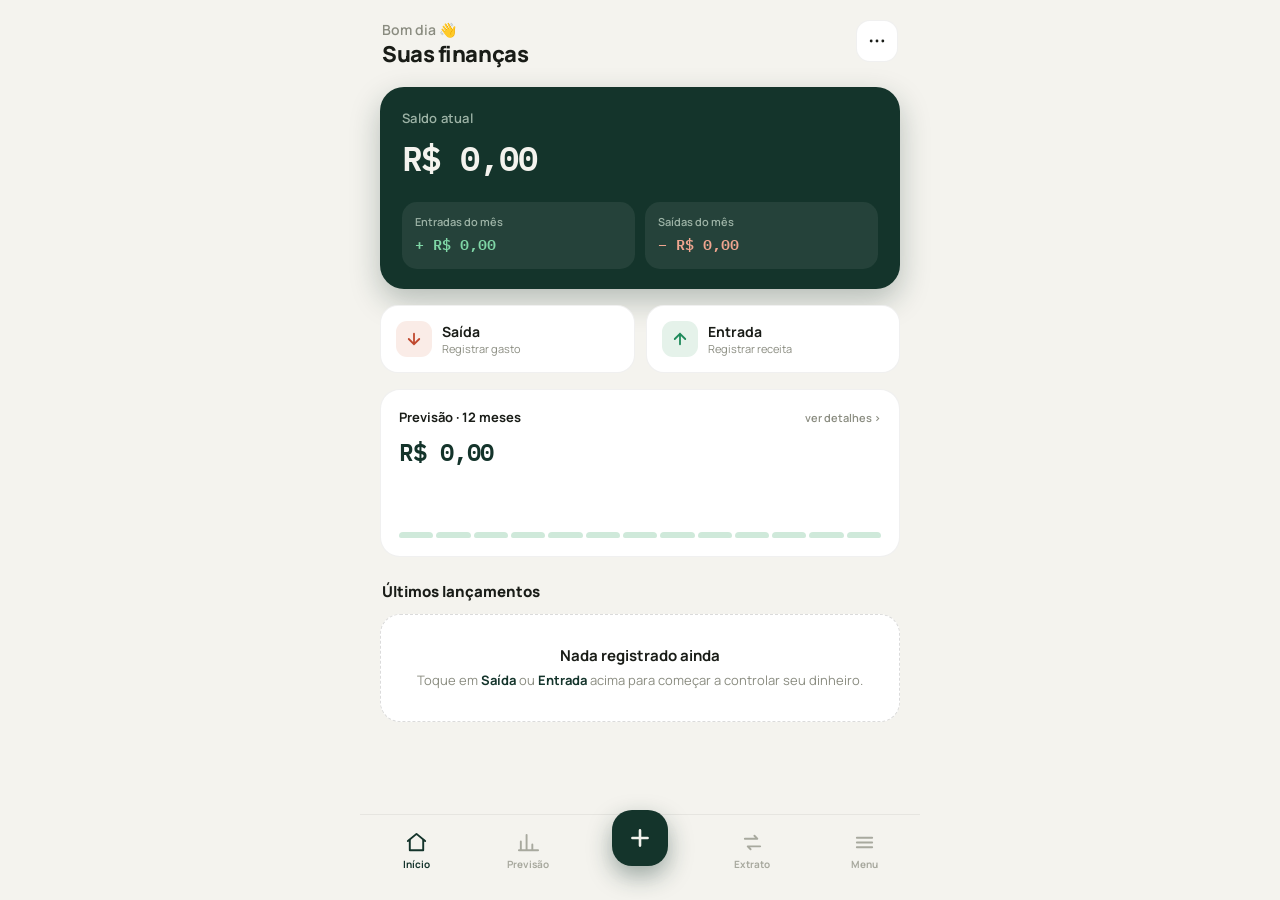
==== index.html @ 690e0cb6 "Barra de baixo de volta, com um botao Menu que abre a sidebar Navegacao passa a ter os dois caminhos" ====
<!DOCTYPE html>
<html lang="pt-BR">
<head>
<meta charset="utf-8">
<meta name="viewport" content="width=device-width, initial-scale=1, viewport-fit=cover, maximum-scale=1">
<meta name="theme-color" content="#f4f3ee">
<meta name="description" content="Controle de finanças pessoais: saldo, gastos, parcelas, metas, importação de extrato e previsão de 12 meses.">

<title>Minhas Finanças</title>

<link rel="manifest" href="./manifest.webmanifest">
<link rel="apple-touch-icon" href="./icons/icon-192.png">
<meta name="apple-mobile-web-app-capable" content="yes">
<meta name="apple-mobile-web-app-status-bar-style" content="default">
<meta name="apple-mobile-web-app-title" content="Finanças">
<meta name="mobile-web-app-capable" content="yes">

<link rel="preconnect" href="https://fonts.googleapis.com">
<link rel="preconnect" href="https://fonts.gstatic.com" crossorigin>
<link href="https://fonts.googleapis.com/css2?family=Manrope:wght@400;500;600;700;800&family=IBM+Plex+Mono:wght@400;500;600&display=swap" rel="stylesheet">
<link rel="stylesheet" href="./css/style.css">
</head>
<body>

<!-- Conteúdo da tela atual, montado por js/screens.js -->
<main id="view" class="view"></main>

<!-- Barra de navegação fixa -->
<nav class="tabbar">
  <button class="tab" data-nav="dash" type="button">
    <svg viewBox="0 0 24 24" fill="none" stroke="currentColor" stroke-width="2" stroke-linecap="round" stroke-linejoin="round"><path d="M3 10.5 12 3l9 7.5"/><path d="M5 9.5V20h14V9.5"/></svg>
    <span>Início</span>
  </button>
  <button class="tab" data-nav="proj" type="button">
    <svg viewBox="0 0 24 24" fill="none" stroke="currentColor" stroke-width="2" stroke-linecap="round"><path d="M4 20V11M10 20V4M16 20v-6M22 20H2"/></svg>
    <span>Previsão</span>
  </button>
  <div class="tab-fab-slot">
    <button class="fab" data-action="add-out" type="button" aria-label="Novo lançamento">
      <svg viewBox="0 0 24 24" fill="none" stroke="currentColor" stroke-width="2.4" stroke-linecap="round"><path d="M12 5v14M5 12h14"/></svg>
    </button>
  </div>
  <button class="tab" data-nav="movimentacoes" type="button">
    <span class="tab-ico">
      <svg viewBox="0 0 24 24" fill="none" stroke="currentColor" stroke-width="2" stroke-linecap="round" stroke-linejoin="round"><path d="M4 8h13l-3-3M20 16H7l3 3"/></svg>
      <em class="tab-badge" id="tab-badge" hidden></em>
    </span>
    <!-- "Movimentações" não cabe em 1/5 da tela de um celular sem ser
         cortado; o menu lateral usa o nome inteiro. -->
    <span>Extrato</span>
  </button>
  <button class="tab" data-action="abrir-menu" type="button">
    <svg viewBox="0 0 24 24" fill="none" stroke="currentColor" stroke-width="2" stroke-linecap="round"><path d="M4 7h16M4 12h16M4 17h16"/></svg>
    <span>Menu</span>
  </button>
</nav>

<!-- Aviso flutuante -->
<div id="toast" class="toast" hidden></div>

<!-- Menu lateral -->
<div id="overlay" class="drawer-overlay" hidden></div>

<aside id="drawer" class="drawer" hidden aria-label="Menu">
  <div class="drawer-head">
    <div class="drawer-brand">Minhas Finanças</div>
    <div class="drawer-saldo mono" id="drawer-saldo">R$ 0,00</div>
  </div>

  <nav class="drawer-nav">
    <button class="drawer-item" data-nav="dash" type="button">
      <svg viewBox="0 0 24 24" fill="none" stroke="currentColor" stroke-width="2" stroke-linecap="round" stroke-linejoin="round"><path d="M3 10.5 12 3l9 7.5"/><path d="M5 9.5V20h14V9.5"/></svg>
      <span>Início</span>
    </button>
    <button class="drawer-item" data-nav="movimentacoes" type="button">
      <svg viewBox="0 0 24 24" fill="none" stroke="currentColor" stroke-width="2" stroke-linecap="round" stroke-linejoin="round"><path d="M4 8h13l-3-3M20 16H7l3 3"/></svg>
      <span>Movimentações</span>
      <em class="drawer-badge" id="drawer-badge" hidden></em>
    </button>
    <button class="drawer-item" data-nav="proj" type="button">
      <svg viewBox="0 0 24 24" fill="none" stroke="currentColor" stroke-width="2" stroke-linecap="round"><path d="M4 20V11M10 20V4M16 20v-6M22 20H2"/></svg>
      <span>Previsão</span>
    </button>
    <button class="drawer-item" data-nav="hist" type="button">
      <svg viewBox="0 0 24 24" fill="none" stroke="currentColor" stroke-width="2" stroke-linecap="round"><path d="M4 6h16M4 12h16M4 18h10"/></svg>
      <span>Histórico</span>
    </button>
    <button class="drawer-item" data-nav="categorias" type="button">
      <svg viewBox="0 0 24 24" fill="none" stroke="currentColor" stroke-width="2"><circle cx="12" cy="12" r="8.5"/><path d="M12 3.5v8.5l6 3" stroke-linecap="round"/></svg>
      <span>Categorias</span>
    </button>
    <button class="drawer-item" data-nav="metas" type="button">
      <svg viewBox="0 0 24 24" fill="none" stroke="currentColor" stroke-width="2"><circle cx="12" cy="12" r="8.5"/><circle cx="12" cy="12" r="3.5"/></svg>
      <span>Metas</span>
    </button>
    <button class="drawer-item" data-nav="parcelas" type="button">
      <svg viewBox="0 0 24 24" fill="none" stroke="currentColor" stroke-width="2" stroke-linejoin="round"><path d="M12 3 3 8l9 5 9-5-9-5Z"/><path d="M3 13l9 5 9-5" stroke-linecap="round"/></svg>
      <span>Parcelas</span>
    </button>

    <div class="drawer-sep"></div>

    <button class="drawer-item" data-nav="importar" type="button">
      <svg viewBox="0 0 24 24" fill="none" stroke="currentColor" stroke-width="2" stroke-linecap="round" stroke-linejoin="round"><path d="M12 3v12M7 10l5 5 5-5"/><path d="M4 20h16"/></svg>
      <span>Importar extrato</span>
    </button>
    <button class="drawer-item" data-action="exportar" type="button">
      <svg viewBox="0 0 24 24" fill="none" stroke="currentColor" stroke-width="2" stroke-linecap="round" stroke-linejoin="round"><path d="M12 15V3M7 8l5-5 5 5"/><path d="M4 20h16"/></svg>
      <span>Exportar backup</span>
    </button>
    <button class="drawer-item" data-action="importar-backup" type="button">
      <svg viewBox="0 0 24 24" fill="none" stroke="currentColor" stroke-width="2" stroke-linecap="round" stroke-linejoin="round"><path d="M20 12a8 8 0 1 1-2.3-5.6"/><path d="M20 3v5h-5"/></svg>
      <span>Restaurar backup</span>
    </button>
    <button class="drawer-item danger" data-action="clear-all" type="button">
      <svg viewBox="0 0 24 24" fill="none" stroke="currentColor" stroke-width="2" stroke-linecap="round"><path d="M5 7h14M10 11v6M14 11v6M6 7l1 13h10l1-13M9 7V4h6v3"/></svg>
      <span>Apagar todos os dados</span>
    </button>
  </nav>

  <div class="drawer-foot">Seus dados ficam salvos só neste aparelho.</div>
</aside>

<script src="./js/store.js"></script>
<script src="./js/calc.js"></script>
<script src="./js/importar.js"></script>
<script src="./js/screens.js"></script>
<script src="./js/app.js"></script>
</body>
</html>
---- css/style.css ----
/* =========================================================
   Minhas Finanças — folha de estilo única
   Paleta e tipografia vindas do design original.
   ========================================================= */

:root {
  --bg:        #f4f3ee;
  --surface:   #ffffff;
  --ink:       #191c17;
  --ink-soft:  #74766d;
  --muted:     #8a8c80;
  --faint:     #b4b6ab;
  --line:      rgba(0, 0, 0, .06);
  --line-2:    rgba(0, 0, 0, .10);
  --track:     #eceae3;

  --deep:      #14342b;  /* verde escuro dos cartões e botões */
  --green:     #1f8a5b;
  --red:       #c0492f;
  --on-deep:   #f4f3ee;
  --on-deep-2: #9db3a6;

  --tab-h:     86px;

  --safe-top:    env(safe-area-inset-top, 0px);
  --safe-bottom: env(safe-area-inset-bottom, 0px);
}

* { box-sizing: border-box; }

html, body {
  height: 100%;
}

body {
  margin: 0;
  background: var(--bg);
  color: var(--ink);
  font-family: 'Manrope', system-ui, -apple-system, sans-serif;
  -webkit-font-smoothing: antialiased;
  -webkit-tap-highlight-color: transparent;
  overscroll-behavior-y: none;
}

button {
  font: inherit;
  color: inherit;
  border: none;
  background: none;
  padding: 0;
  cursor: pointer;
  text-align: left;
}

input, select, textarea {
  font-family: inherit;
}

svg { display: block; }

/* Números tabulares — alinham em colunas */
.mono {
  font-family: 'IBM Plex Mono', ui-monospace, monospace;
  font-feature-settings: "tnum";
}

/* ---------------------------------------------------------
   Área rolável principal
   --------------------------------------------------------- */

.view {
  min-height: 100%;
  padding:
    calc(var(--safe-top) + 12px)
    20px
    calc(var(--tab-h) + var(--safe-bottom) + 24px);
  max-width: 560px;   /* em telas largas o app não estica feio */
  margin: 0 auto;
}

@keyframes screen-in {
  from { opacity: 0; transform: translateY(8px); }
  to   { opacity: 1; transform: none; }
}

.screen { animation: screen-in .28s ease; }

/* ---------------------------------------------------------
   Cabeçalhos de tela
   --------------------------------------------------------- */

.head {
  display: flex;
  justify-content: space-between;
  align-items: flex-start;
  padding: 8px 2px 18px;
}

.head-eyebrow { font-size: 14px; color: var(--muted); font-weight: 600; }

.head-title {
  font-size: 22px;
  font-weight: 800;
  letter-spacing: -.02em;
}

.head-title.sm { font-size: 20px; }

.head-sub { font-size: 13px; color: var(--muted); margin-top: 2px; }

/* Botão redondo do canto (menu / fechar) */
.icon-btn {
  width: 42px;
  height: 42px;
  border-radius: 14px;
  background: var(--surface);
  border: 1px solid var(--line);
  display: flex;
  align-items: center;
  justify-content: center;
  flex: none;
  color: var(--ink);
}

.icon-btn.close {
  width: 38px;
  height: 38px;
  border-radius: 12px;
  font-size: 16px;
  color: var(--ink-soft);
}

/* ---------------------------------------------------------
   Cartão de saldo
   --------------------------------------------------------- */

.balance-card {
  background: var(--deep);
  border-radius: 24px;
  padding: 22px 22px 20px;
  color: #e9ede3;
  box-shadow: 0 12px 30px rgba(20, 52, 43, .28);
}

.balance-label {
  font-size: 13px;
  color: var(--on-deep-2);
  font-weight: 600;
  letter-spacing: .02em;
}

.balance-value {
  font-size: 34px;
  font-weight: 600;
  letter-spacing: -.02em;
  margin-top: 4px;
  color: var(--on-deep);
}

.balance-value.negative { color: #f0a58f; }

.balance-split { display: flex; gap: 10px; margin-top: 18px; }

.balance-split > div {
  flex: 1;
  background: rgba(255, 255, 255, .07);
  border-radius: 15px;
  padding: 12px 13px;
}

.balance-split .k { font-size: 11px; color: var(--on-deep-2); font-weight: 600; }
.balance-split .v { font-size: 15px; font-weight: 600; margin-top: 3px; }
.balance-split .v.in  { color: #7fd6a6; }
.balance-split .v.out { color: #f0a58f; }

/* ---------------------------------------------------------
   Cartão branco genérico
   --------------------------------------------------------- */

.card {
  background: var(--surface);
  border: 1px solid var(--line);
  border-radius: 18px;
  padding: 16px;
}

.card.lg { border-radius: 20px; padding: 18px; }

.card.tap { cursor: pointer; display: block; width: 100%; }

.card.dashed {
  border: 1px dashed rgba(0, 0, 0, .14);
  border-radius: 20px;
  padding: 30px 22px;
  text-align: center;
}

.stack { display: flex; flex-direction: column; gap: 10px; }
.stack.tight { gap: 8px; }
.stack.loose { gap: 12px; }

.section-title {
  font-size: 15px;
  font-weight: 800;
  margin: 24px 2px 12px;
}

.section-bar {
  display: flex;
  justify-content: space-between;
  align-items: center;
  margin: 24px 2px 12px;
}

.section-bar .link {
  font-size: 12px;
  color: var(--deep);
  font-weight: 700;
}

.empty-title { font-size: 15px; font-weight: 700; }
.empty-text  { font-size: 13px; color: var(--muted); margin-top: 5px; line-height: 1.5; }
.empty-text b { color: var(--deep); }

/* ---------------------------------------------------------
   Atalhos Saída / Entrada
   --------------------------------------------------------- */

.quick { display: flex; gap: 11px; margin-top: 16px; }

.quick button {
  flex: 1;
  background: var(--surface);
  border: 1px solid var(--line);
  border-radius: 18px;
  padding: 15px;
  display: flex;
  align-items: center;
  gap: 10px;
}

.quick .bubble {
  width: 36px;
  height: 36px;
  border-radius: 11px;
  display: flex;
  align-items: center;
  justify-content: center;
  flex: none;
}

.quick .bubble.out { background: #faece7; color: var(--red); }
.quick .bubble.in  { background: #e5f2ea; color: var(--green); }
.quick .bubble svg { width: 18px; height: 18px; }

.quick .t { font-size: 14px; font-weight: 700; }
.quick .s { font-size: 11px; color: var(--muted); }

/* ---------------------------------------------------------
   Linha de lançamento / lista
   --------------------------------------------------------- */

.row {
  background: var(--surface);
  border: 1px solid rgba(0, 0, 0, .05);
  border-radius: 16px;
  padding: 13px 15px;
  display: flex;
  align-items: center;
  gap: 12px;
}

/* Quadradinho colorido com o ponto da categoria (usado em várias telas) */
.avatar {
  width: 38px;
  height: 38px;
  border-radius: 12px;
  display: flex;
  align-items: center;
  justify-content: center;
  flex: none;
}

.avatar i {
  width: 11px;
  height: 11px;
  border-radius: 50%;
  display: block;
}

.row .body { flex: 1; min-width: 0; }

.row .title {
  font-size: 14px;
  font-weight: 700;
  white-space: nowrap;
  overflow: hidden;
  text-overflow: ellipsis;
}

.row .meta { font-size: 11px; color: var(--muted); margin-top: 1px; }

.row .amount { font-size: 14px; font-weight: 600; white-space: nowrap; }

.amount.in  { color: var(--green); }
.amount.out { color: var(--red); }

.del {
  font-size: 13px;
  color: #c9ccc0;
  padding: 4px 2px 4px 8px;
  flex: none;
}

/* Agrupamento por mês no histórico */
.group-head {
  display: flex;
  justify-content: space-between;
  align-items: baseline;
  margin: 18px 4px 10px;
}

.group-head .l { font-size: 13px; font-weight: 700; }
.group-head .v { font-size: 13px; font-weight: 600; }

/* ---------------------------------------------------------
   Barra de progresso
   --------------------------------------------------------- */

.bar {
  height: 8px;
  background: var(--track);
  border-radius: 6px;
  margin-top: 9px;
  overflow: hidden;
}

.bar.thin { height: 6px; margin-top: 9px; }
.bar.thick { height: 10px; margin-top: 13px; }

.bar > i {
  display: block;
  height: 100%;
  border-radius: 6px;
  background: var(--green);
}

/* ---------------------------------------------------------
   Gráfico de previsão
   --------------------------------------------------------- */

.chart {
  display: flex;
  align-items: flex-end;
  gap: 3px;
  height: 56px;
  margin-top: 12px;
}

.chart > i {
  flex: 1;
  border-radius: 4px 4px 2px 2px;
  display: block;
}

.chart-lg { gap: 5px; height: 110px; margin-top: 18px; }

.chart-lg .col {
  flex: 1;
  height: 100%;
  display: flex;
  flex-direction: column;
  align-items: center;
  justify-content: flex-end;
  gap: 5px;
}

.chart-lg .col i {
  width: 100%;
  border-radius: 5px 5px 2px 2px;
  display: block;
}

.chart-lg .col span {
  font-size: 8px;
  color: #8ba295;
  font-weight: 600;
  writing-mode: vertical-rl;
  transform: rotate(180deg);
  height: 24px;
  flex: none;
}

.proj-note {
  background: #fdf6ec;
  border: 1px solid #f0e2cc;
  border-radius: 16px;
  padding: 14px 16px;
  margin-top: 14px;
  font-size: 12px;
  color: #7a6a4a;
  line-height: 1.5;
}

.proj-row .l { font-size: 14px; font-weight: 700; }
.proj-row .v { font-size: 16px; font-weight: 600; }
.proj-row .v.negative { color: var(--red); }

.proj-tags {
  display: flex;
  gap: 12px;
  flex-wrap: wrap;
  margin-top: 8px;
  font-size: 11px;
  font-weight: 600;
}

.proj-tags .in  { color: var(--green); }
.proj-tags .out { color: var(--red); }

.between {
  display: flex;
  justify-content: space-between;
  align-items: baseline;
}

.between.top { align-items: flex-start; }

/* ---------------------------------------------------------
   Formulários
   --------------------------------------------------------- */

.label {
  font-size: 12px;
  font-weight: 700;
  color: var(--ink-soft);
  letter-spacing: .03em;
  text-transform: uppercase;
  margin: 0 2px 8px;
}

.field {
  width: 100%;
  border: 1px solid var(--line-2);
  background: var(--surface);
  border-radius: 13px;
  padding: 14px;
  font-size: 16px;   /* 16px evita o zoom automático do iOS ao focar */
  line-height: 1.2;  /* fixa a altura, para data e texto ficarem iguais */
  color: var(--ink);
  outline: none;
  margin-bottom: 16px;
}

.field:focus { border-color: var(--deep); }

/* Campos de data e de mês.
   O iOS (e alguns Androids) desenham esses campos com uma largura nativa
   própria e ignoram o `width: 100%` acima, então o campo passa da borda
   direita do cartão. Desligar a aparência nativa devolve o controle ao CSS. */
input[type="date"].field,
input[type="month"].field {
  -webkit-appearance: none;
  appearance: none;
  min-width: 0;
  max-width: 100%;
  text-align: left;
  /* O miolo nativo do campo de data é 2px mais alto que uma linha de texto.
     Esta altura repete a conta da .field (linha + padding + borda), então
     data, mês e texto ficam com a mesma altura sem número mágico. */
  height: calc(1.2em + 30px);
}

/* Sem a aparência nativa o iOS centraliza a data dentro do campo. */
input[type="date"].field::-webkit-date-and-time-value,
input[type="month"].field::-webkit-date-and-time-value {
  text-align: left;
}

/* O ícone do calendário é mais alto que uma linha de texto e deixava o
   campo de data 2px maior que os demais. Aqui ele passa a ocupar
   exatamente uma linha, alinhando todos os campos. */
input[type="date"].field::-webkit-calendar-picker-indicator,
input[type="month"].field::-webkit-calendar-picker-indicator {
  width: 1.2em;
  height: 1.2em;
  margin: 0;
  padding: 0;
  cursor: pointer;
}

.pair { display: flex; gap: 12px; }
.pair > div { flex: 1; min-width: 0; }

/* Alternador Saída / Entrada */
.segmented {
  display: flex;
  background: var(--track);
  border-radius: 14px;
  padding: 4px;
  margin-bottom: 20px;
}

.segmented button {
  flex: 1;
  text-align: center;
  padding: 10px;
  border-radius: 11px;
  font-size: 14px;
  font-weight: 700;
  color: var(--muted);
}

.segmented button.on { background: var(--surface); box-shadow: 0 1px 3px rgba(0, 0, 0, .1); }
.segmented button.on[data-type="out"] { color: var(--red); }
.segmented button.on[data-type="in"]  { color: var(--green); }

/* Campo grande de valor */
.amount-field { text-align: center; margin: 8px 0 22px; }
.amount-field .cap { font-size: 13px; color: var(--muted); font-weight: 600; margin-bottom: 4px; }
.amount-field .wrap { display: inline-flex; align-items: center; gap: 6px; }
.amount-field .cur { font-size: 26px; font-weight: 500; color: var(--faint); }

.amount-field input {
  width: 190px;
  border: none;
  background: none;
  outline: none;
  font-size: 42px;
  font-weight: 600;
  text-align: center;
  padding: 0;
  color: var(--red);
}

.amount-field input.in { color: var(--green); }

/* Chips de categoria */
.chips { display: flex; flex-wrap: wrap; gap: 8px; margin-bottom: 22px; }

.chip {
  display: inline-flex;
  align-items: center;
  gap: 7px;
  padding: 9px 14px;
  border-radius: 22px;
  font-size: 13px;
  font-weight: 600;
  border: 1.5px solid var(--line-2);
  background: var(--surface);
  color: var(--ink-soft);
}

.chip i { width: 9px; height: 9px; border-radius: 50%; display: block; }

.chip.on { font-weight: 700; }

/* Selo das categorias criadas pelo usuário */
.tag-sua {
  font-size: 10px;
  font-weight: 700;
  color: var(--muted);
  background: var(--track);
  border-radius: 6px;
  padding: 2px 6px;
  flex: none;
  text-transform: uppercase;
  letter-spacing: .03em;
}

/* Escolha de cor da nova categoria */
.swatches {
  display: flex;
  flex-wrap: wrap;
  gap: 12px;
  margin-bottom: 26px;
}

.swatch {
  width: 40px;
  height: 40px;
  border-radius: 50%;
  flex: none;
  position: relative;
  box-shadow: 0 0 0 0 transparent;
  transition: box-shadow .15s, transform .15s;
}

/* Anel em volta da cor escolhida */
.swatch.on {
  box-shadow: 0 0 0 3px var(--bg), 0 0 0 5px var(--ink);
  transform: scale(1.04);
}

/* Interruptor "repete todo mês" */
.switch-row {
  display: flex;
  align-items: center;
  justify-content: space-between;
  background: var(--surface);
  border: 1px solid rgba(0, 0, 0, .08);
  border-radius: 14px;
  padding: 14px 16px;
  margin-bottom: 26px;
  width: 100%;
}

.switch-row .t { font-size: 14px; font-weight: 700; }
.switch-row .s { font-size: 12px; color: var(--muted); margin-top: 1px; }

.switch {
  width: 46px;
  height: 27px;
  border-radius: 14px;
  background: #d5d3c9;
  position: relative;
  transition: background .2s;
  flex: none;
}

.switch i {
  position: absolute;
  top: 3px;
  left: 3px;
  width: 21px;
  height: 21px;
  border-radius: 50%;
  background: #fff;
  box-shadow: 0 1px 3px rgba(0, 0, 0, .3);
  transition: left .2s;
  display: block;
}

.switch.on { background: var(--green); }
.switch.on i { left: 22px; }

/* Botões de ação */
.btn-primary {
  display: block;
  width: 100%;
  background: var(--deep);
  color: var(--on-deep);
  text-align: center;
  padding: 17px;
  border-radius: 16px;
  font-size: 16px;
  font-weight: 700;
  box-shadow: 0 8px 22px rgba(20, 52, 43, .25);
}

.btn-ghost {
  display: block;
  width: 100%;
  background: var(--surface);
  border: 1.5px dashed rgba(20, 52, 43, .3);
  color: var(--deep);
  text-align: center;
  padding: 15px;
  border-radius: 16px;
  font-size: 14px;
  font-weight: 700;
  margin-bottom: 16px;
}

.btn-danger {
  display: block;
  width: 100%;
  margin-top: 20px;
  text-align: center;
  font-size: 13px;
  color: var(--red);
  font-weight: 700;
  padding: 12px;
}

/* Texto de apoio. Usa --muted, e não --faint, porque costuma carregar
   informação que muda o que acontece (ex.: "vão entrar como Outros"). */
.hint { text-align: center; font-size: 12px; color: var(--muted); margin-top: 8px; }

/* Prévia do valor da parcela */
.preview {
  background: #e5f2ea;
  border-radius: 13px;
  padding: 12px 15px;
  margin-bottom: 16px;
  display: flex;
  justify-content: space-between;
  align-items: center;
}

.preview span:first-child { font-size: 13px; font-weight: 600; color: var(--deep); }
.preview span:last-child  { font-size: 16px; font-weight: 600; color: var(--deep); }

/* ---------------------------------------------------------
   Tela "Mais" — grade de atalhos
   --------------------------------------------------------- */

.grid-2 { display: grid; grid-template-columns: 1fr 1fr; gap: 12px; }

.tile {
  background: var(--surface);
  border: 1px solid rgba(0, 0, 0, .05);
  border-radius: 18px;
  padding: 18px;
}

.tile .bubble {
  width: 40px;
  height: 40px;
  border-radius: 12px;
  background: #eef1ea;
  color: var(--deep);
  display: flex;
  align-items: center;
  justify-content: center;
  margin-bottom: 12px;
}

.tile .bubble svg { width: 20px; height: 20px; }
.tile .t { font-size: 14px; font-weight: 700; }
.tile .s { font-size: 11px; color: var(--muted); margin-top: 2px; }

/* Botões +R$50 / +R$100 / +R$200 das metas */
.goal-adds { display: flex; gap: 8px; margin-top: 14px; }

.goal-adds button {
  flex: 1;
  text-align: center;
  padding: 10px;
  border-radius: 11px;
  background: #eef1ea;
  color: var(--deep);
  font-size: 13px;
  font-weight: 700;
}

/* ---------------------------------------------------------
   Barra de navegação
   --------------------------------------------------------- */

.tabbar {
  position: fixed;
  left: 0;
  right: 0;
  bottom: 0;
  z-index: 30;
  height: calc(var(--tab-h) + var(--safe-bottom));
  padding-bottom: calc(14px + var(--safe-bottom));
  background: rgba(244, 243, 238, .94);
  backdrop-filter: blur(14px);
  -webkit-backdrop-filter: blur(14px);
  border-top: 1px solid var(--line);
  display: grid;
  /* minmax(0,...) e não 1fr puro: com 1fr, o rótulo mais longo alargaria a
     própria coluna e a barra ficaria torta, com o + fora do centro. */
  grid-template-columns: repeat(5, minmax(0, 1fr));
  align-items: center;
  max-width: 560px;
  margin: 0 auto;
}

.tab {
  display: flex;
  flex-direction: column;
  align-items: center;
  gap: 3px;
  min-width: 0;
  color: #a8a99e;
  font-size: 10px;
  font-weight: 700;
  padding: 0 2px;
}

.tab.on { color: var(--deep); }
.tab svg { width: 23px; height: 23px; }

/* O rótulo mais longo ("Movimentações") não pode empurrar a grade */
.tab span:last-child {
  max-width: 100%;
  overflow: hidden;
  text-overflow: ellipsis;
  white-space: nowrap;
}

/* Ícone com o contador de pendências por cima */
.tab-ico { position: relative; display: block; }

.tab-badge {
  position: absolute;
  top: -5px;
  left: 12px;
  font-style: normal;
  font-size: 9px;
  font-weight: 800;
  line-height: 1;
  background: var(--red);
  color: #fff;
  border-radius: 20px;
  padding: 3px 5px;
  min-width: 15px;
  text-align: center;
  box-shadow: 0 0 0 2px var(--bg);
}

.tab-badge[hidden] { display: none; }

.tab-fab-slot { display: flex; justify-content: center; }

.fab {
  width: 56px;
  height: 56px;
  border-radius: 20px;
  background: var(--deep);
  color: var(--on-deep);
  display: flex;
  align-items: center;
  justify-content: center;
  margin-top: -26px;
  box-shadow: 0 10px 24px rgba(20, 52, 43, .4);
}

.fab svg { width: 26px; height: 26px; }

/* ---------------------------------------------------------
   Menu lateral
   --------------------------------------------------------- */

.drawer-overlay {
  position: fixed;
  inset: 0;
  z-index: 40;
  background: rgba(25, 28, 23, .45);
  opacity: 0;
  transition: opacity .22s ease;
}

.drawer-overlay.on { opacity: 1; }
.drawer-overlay[hidden] { display: none; }

.drawer {
  position: fixed;
  top: 0;
  left: 0;
  bottom: 0;
  z-index: 41;
  width: 82vw;
  max-width: 300px;
  background: var(--surface);
  box-shadow: 6px 0 30px rgba(0, 0, 0, .18);
  display: flex;
  flex-direction: column;
  transform: translateX(-102%);
  transition: transform .24s cubic-bezier(.32, .72, 0, 1);
  overflow-y: auto;
  overscroll-behavior: contain;
  padding-bottom: var(--safe-bottom);
}

.drawer.on { transform: none; }
.drawer[hidden] { display: none; }

.drawer-head {
  background: var(--deep);
  color: var(--on-deep);
  padding: calc(var(--safe-top) + 26px) 22px 22px;
  flex: none;
}

.drawer-brand { font-size: 17px; font-weight: 800; letter-spacing: -.01em; }

.drawer-saldo {
  font-size: 24px;
  font-weight: 600;
  margin-top: 6px;
  letter-spacing: -.02em;
}

.drawer-saldo.negative { color: #f0a58f; }

.drawer-nav { padding: 10px 12px; flex: 1; }

.drawer-item {
  display: flex;
  align-items: center;
  gap: 13px;
  width: 100%;
  padding: 13px 14px;
  border-radius: 13px;
  font-size: 15px;
  font-weight: 600;
  color: var(--ink);
}

.drawer-item svg { width: 20px; height: 20px; flex: none; color: var(--ink-soft); }
.drawer-item span { flex: 1; }

.drawer-item.on { background: #eef1ea; color: var(--deep); font-weight: 700; }
.drawer-item.on svg { color: var(--deep); }

.drawer-item.danger { color: var(--red); }
.drawer-item.danger svg { color: var(--red); }

/* Contador de movimentações esperando revisão */
.drawer-badge {
  font-style: normal;
  font-size: 11px;
  font-weight: 800;
  background: var(--red);
  color: #fff;
  border-radius: 20px;
  padding: 2px 8px;
  flex: none;
}

.drawer-badge[hidden] { display: none; }

.drawer-sep {
  height: 1px;
  background: var(--line);
  margin: 10px 14px;
}

.drawer-foot {
  padding: 14px 22px calc(20px + var(--safe-bottom));
  font-size: 11px;
  color: var(--faint);
  line-height: 1.5;
  flex: none;
}

/* ---------------------------------------------------------
   Importar extrato / Movimentações
   --------------------------------------------------------- */

/* Área de escolher arquivo */
.dropzone {
  display: block;
  width: 100%;
  background: var(--surface);
  border: 1.5px dashed rgba(20, 52, 43, .3);
  border-radius: 20px;
  padding: 30px 22px;
  text-align: center;
}

.dropzone .ico {
  width: 52px;
  height: 52px;
  border-radius: 17px;
  background: #eef1ea;
  color: var(--deep);
  display: flex;
  align-items: center;
  justify-content: center;
  margin: 0 auto 14px;
}

.dropzone .ico svg { width: 24px; height: 24px; }
.dropzone .t { font-size: 16px; font-weight: 700; color: var(--deep); }
.dropzone .s { font-size: 12px; color: var(--muted); margin-top: 5px; line-height: 1.5; }

/* Lista de formatos aceitos */
.formatos { display: flex; flex-direction: column; gap: 10px; margin-top: 16px; }

.formato {
  display: flex;
  align-items: flex-start;
  gap: 12px;
  background: var(--surface);
  border: 1px solid var(--line);
  border-radius: 16px;
  padding: 14px 16px;
}

.formato .tag {
  font-size: 11px;
  font-weight: 800;
  letter-spacing: .04em;
  background: var(--track);
  color: var(--ink-soft);
  border-radius: 7px;
  padding: 4px 8px;
  flex: none;
  margin-top: 1px;
}

.formato .tag.ok { background: #e5f2ea; color: var(--green); }
.formato .t { font-size: 13px; font-weight: 700; }
.formato .s { font-size: 12px; color: var(--muted); margin-top: 2px; line-height: 1.45; }

/* Faixa de aviso sobre a revisão pendente */
.aviso {
  background: #fdf6ec;
  border: 1px solid #f0e2cc;
  border-radius: 16px;
  padding: 14px 16px;
  font-size: 12px;
  color: #7a6a4a;
  line-height: 1.5;
  margin-bottom: 14px;
}

.aviso b { color: #6a5a3a; }

/* Linha de movimentação a revisar */
.pend {
  background: var(--surface);
  border: 1px solid rgba(0, 0, 0, .05);
  border-radius: 16px;
  padding: 13px 15px;
}

.pend-topo {
  display: flex;
  align-items: flex-start;
  gap: 10px;
}

.pend-topo .body { flex: 1; min-width: 0; }

.pend-topo .title {
  font-size: 14px;
  font-weight: 700;
  overflow: hidden;
  text-overflow: ellipsis;
  white-space: nowrap;
}

.pend-topo .meta { font-size: 11px; color: var(--muted); margin-top: 2px; }
.pend-topo .amount { font-size: 14px; font-weight: 600; white-space: nowrap; }

/* Seletor de categoria — compacto, porque a lista pode ser longa */
.pend select {
  width: 100%;
  margin-top: 10px;
  border: 1px solid var(--line-2);
  background: var(--bg);
  border-radius: 11px;
  padding: 10px 12px;
  font-size: 14px;
  font-weight: 600;
  color: var(--ink);
  outline: none;
  -webkit-appearance: none;
  appearance: none;
  /* seta desenhada no próprio fundo, para não depender de imagem externa */
  background-image:
    linear-gradient(45deg, transparent 50%, var(--ink-soft) 50%),
    linear-gradient(135deg, var(--ink-soft) 50%, transparent 50%);
  background-position: right 16px center, right 11px center;
  background-size: 5px 5px, 5px 5px;
  background-repeat: no-repeat;
  padding-right: 34px;
}

.pend select:focus { border-color: var(--deep); }
.pend select.vazio { color: var(--muted); border-style: dashed; }

/* Barra fixa de confirmar, para não precisar rolar até o fim */
.acoes-pend {
  display: flex;
  gap: 10px;
  margin: 4px 0 18px;
}

.acoes-pend .btn-primary,
.acoes-pend .btn-secundario { margin: 0; }

.btn-secundario {
  display: block;
  background: var(--surface);
  border: 1px solid var(--line-2);
  color: var(--ink-soft);
  text-align: center;
  padding: 17px 18px;
  border-radius: 16px;
  font-size: 15px;
  font-weight: 700;
  flex: none;
}

/* Resumo por conta importada */
.contas { display: flex; flex-wrap: wrap; gap: 8px; margin-bottom: 16px; }

.conta-chip {
  display: inline-flex;
  align-items: center;
  gap: 7px;
  padding: 9px 14px;
  border-radius: 22px;
  font-size: 13px;
  font-weight: 600;
  border: 1.5px solid var(--line-2);
  background: var(--surface);
  color: var(--ink-soft);
}

.conta-chip.on {
  border-color: var(--deep);
  background: #eef1ea;
  color: var(--deep);
  font-weight: 700;
}

/* Cartão com o resultado da última importação */
.resumo-import {
  background: var(--deep);
  color: var(--on-deep);
  border-radius: 20px;
  padding: 18px 20px;
  margin-bottom: 16px;
}

.resumo-import .t { font-size: 13px; color: var(--on-deep-2); font-weight: 600; }
.resumo-import .n { font-size: 26px; font-weight: 600; margin-top: 4px; }
.resumo-import .s { font-size: 12px; color: var(--on-deep-2); margin-top: 6px; line-height: 1.5; }

/* ---------------------------------------------------------
   Toast
   --------------------------------------------------------- */

@keyframes toast-in {
  from { opacity: 0; transform: translate(-50%, 14px); }
  to   { opacity: 1; transform: translate(-50%, 0); }
}

.toast {
  position: fixed;
  bottom: calc(var(--tab-h) + var(--safe-bottom) + 16px);
  left: 50%;
  transform: translateX(-50%);
  background: var(--ink);
  color: var(--bg);
  padding: 12px 22px;
  border-radius: 30px;
  font-size: 13px;
  font-weight: 600;
  white-space: nowrap;
  box-shadow: 0 10px 30px rgba(0, 0, 0, .35);
  animation: toast-in .25s ease;
  z-index: 40;
}

.toast[hidden] { display: none; }

/* Respeita quem prefere menos animação */
@media (prefers-reduced-motion: reduce) {
  *, *::before, *::after { animation-duration: .01ms !important; transition-duration: .01ms !important; }
}
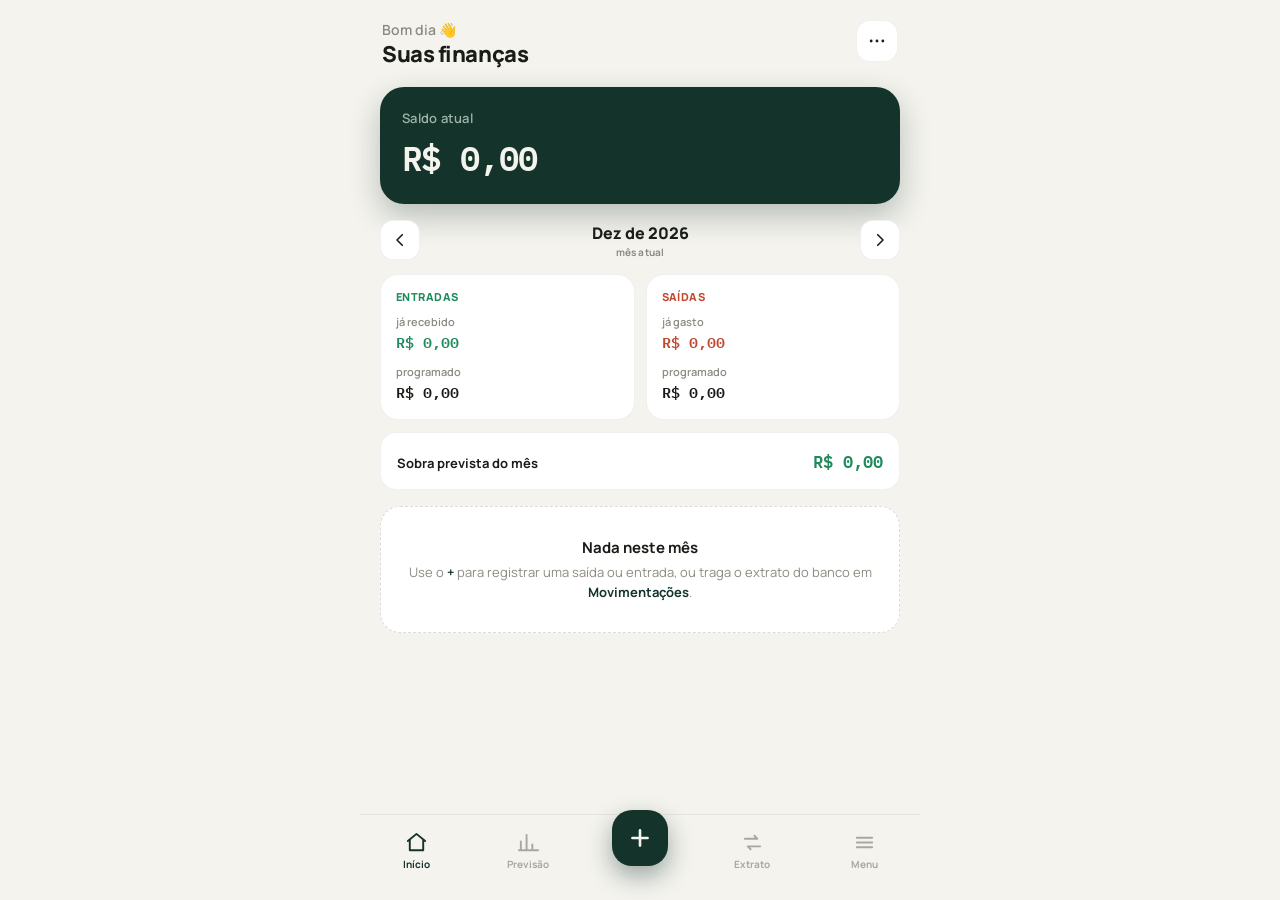
==== commit e518b0bf: "Mostra a versao no menu e um botao para buscar atualizacao O app guarda tudo offline, entao o celula" ====
--- a/index.html
+++ b/index.html
@@ -118,7 +118,14 @@
     </button>
   </nav>
 
-  <div class="drawer-foot">Seus dados ficam salvos só neste aparelho.</div>
+  <div class="drawer-foot">
+    <div class="versao-linha">
+      <span>Versão <b id="versao-app">—</b></span>
+      <button id="btn-atualizar" data-action="buscar-atualizacao" type="button">Buscar atualização</button>
+    </div>
+    <div id="versao-status" class="versao-status" hidden></div>
+    <div class="drawer-nota">Seus dados ficam salvos só neste aparelho.</div>
+  </div>
 </aside>
 
 <script src="./js/store.js"></script>
--- a/css/style.css
+++ b/css/style.css
@@ -402,7 +402,87 @@
   line-height: 1.5;
 }
 
-.proj-row .l { font-size: 14px; font-weight: 700; }
+/* Cabeçalho clicável do mês na Previsão */
+.proj-cab { display: block; width: 100%; }
+
+.proj-row .l {
+  font-size: 14px;
+  font-weight: 700;
+  display: flex;
+  align-items: center;
+  gap: 5px;
+}
+
+.proj-seta {
+  width: 15px;
+  height: 15px;
+  color: var(--faint);
+  transition: transform .18s ease;
+}
+
+.proj-row.aberto .proj-seta { transform: rotate(180deg); }
+
+/* O que há dentro do mês */
+.proj-detalhe {
+  margin-top: 14px;
+  padding-top: 14px;
+  border-top: 1px solid var(--line);
+}
+
+.proj-detalhe-t {
+  font-size: 11px;
+  font-weight: 700;
+  color: var(--ink-soft);
+  letter-spacing: .03em;
+  text-transform: uppercase;
+  margin-bottom: 12px;
+}
+
+.proj-bloco + .proj-bloco { margin-top: 14px; }
+
+.proj-bloco-t {
+  font-size: 12px;
+  font-weight: 700;
+  color: var(--muted);
+  margin-bottom: 7px;
+}
+
+.proj-item {
+  display: flex;
+  align-items: center;
+  gap: 9px;
+  padding: 5px 0;
+  min-width: 0;
+}
+
+.proj-item i {
+  width: 8px;
+  height: 8px;
+  border-radius: 50%;
+  flex: none;
+  display: block;
+}
+
+.proj-item .n {
+  flex: 1;
+  min-width: 0;
+  font-size: 13px;
+  font-weight: 600;
+  overflow: hidden;
+  text-overflow: ellipsis;
+  white-space: nowrap;
+}
+
+.proj-item .n em {
+  font-style: normal;
+  font-size: 11px;
+  color: var(--muted);
+  font-weight: 600;
+}
+
+.proj-item .v { font-size: 13px; font-weight: 600; flex: none; }
+.proj-item .v.in  { color: var(--green); }
+.proj-item .v.out { color: var(--red); }
 .proj-row .v { font-size: 16px; font-weight: 600; }
 .proj-row .v.negative { color: var(--red); }
 
@@ -732,6 +812,35 @@
   color: var(--deep);
   font-size: 13px;
   font-weight: 700;
+}
+
+.goal-editar {
+  display: block;
+  width: 100%;
+  text-align: center;
+  margin-top: 10px;
+  padding: 9px;
+  font-size: 12px;
+  font-weight: 700;
+  color: var(--ink-soft);
+}
+
+/* Guardar / retirar valor livre */
+.btn-mov {
+  flex: 1;
+  text-align: center;
+  padding: 15px;
+  border-radius: 14px;
+  font-size: 15px;
+  font-weight: 700;
+}
+
+.btn-mov.guardar { background: var(--deep); color: var(--on-deep); }
+
+.btn-mov.retirar {
+  background: var(--surface);
+  border: 1px solid var(--line-2);
+  color: var(--red);
 }
 
 /* ---------------------------------------------------------
@@ -921,12 +1030,260 @@
 }
 
 .drawer-foot {
-  padding: 14px 22px calc(20px + var(--safe-bottom));
+  padding: 14px 18px calc(18px + var(--safe-bottom));
+  flex: none;
+  border-top: 1px solid var(--line);
+  margin-top: 6px;
+}
+
+.versao-linha {
+  display: flex;
+  align-items: center;
+  justify-content: space-between;
+  gap: 10px;
+  font-size: 12px;
+  color: var(--muted);
+  font-weight: 600;
+}
+
+.versao-linha b { color: var(--ink); font-weight: 700; }
+
+.versao-linha button {
+  font-size: 12px;
+  font-weight: 700;
+  color: var(--deep);
+  padding: 6px 10px;
+  border-radius: 9px;
+  background: #eef1ea;
+  flex: none;
+}
+
+.versao-linha button[disabled] { opacity: .55; }
+
+.versao-status {
+  font-size: 11px;
+  line-height: 1.5;
+  margin-top: 9px;
+  padding: 9px 11px;
+  border-radius: 10px;
+  font-weight: 600;
+}
+
+.versao-status[hidden] { display: none; }
+
+/* Em dia */
+.versao-status.ok { background: #e5f2ea; color: #146a45; }
+/* Existe versão nova */
+.versao-status.nova { background: #fdf6ec; color: #7a6a4a; }
+/* Não deu para verificar */
+.versao-status.erro { background: #faece7; color: var(--red); }
+
+.versao-status button {
+  display: block;
+  width: 100%;
+  margin-top: 8px;
+  padding: 10px;
+  border-radius: 10px;
+  background: var(--deep);
+  color: var(--on-deep);
+  font-size: 12px;
+  font-weight: 700;
+  text-align: center;
+}
+
+.drawer-nota {
   font-size: 11px;
   color: var(--faint);
   line-height: 1.5;
-  flex: none;
-}
+  margin-top: 12px;
+}
+
+/* ---------------------------------------------------------
+   Seletor de mês — comanda tudo que vem abaixo dele
+   --------------------------------------------------------- */
+
+.mes-nav {
+  display: flex;
+  align-items: center;
+  gap: 8px;
+  margin: 16px 0 14px;
+}
+
+.mes-nav button {
+  width: 40px;
+  height: 40px;
+  border-radius: 13px;
+  background: var(--surface);
+  border: 1px solid var(--line);
+  display: flex;
+  align-items: center;
+  justify-content: center;
+  flex: none;
+  color: var(--ink);
+}
+
+.mes-nav button svg { width: 18px; height: 18px; }
+
+.mes-nav button[disabled] {
+  opacity: .35;
+  cursor: default;
+}
+
+.mes-nome {
+  flex: 1;
+  text-align: center;
+  font-size: 16px;
+  font-weight: 800;
+  min-width: 0;
+  /* sem text-transform: o nome já vem certo, e "capitalize"
+     transformaria "Ago de 2026" em "Ago De 2026" */
+}
+
+.mes-hoje {
+  display: block;
+  font-size: 10px;
+  font-weight: 700;
+  color: var(--muted);
+  text-transform: none;
+  letter-spacing: .02em;
+  margin-top: 1px;
+}
+
+/* ---------------------------------------------------------
+   Os quatro números do mês
+   --------------------------------------------------------- */
+
+.kpis { display: flex; gap: 11px; }
+
+.kpi {
+  flex: 1;
+  min-width: 0;
+  background: var(--surface);
+  border: 1px solid var(--line);
+  border-radius: 18px;
+  padding: 14px 15px;
+}
+
+.kpi-tag {
+  font-size: 11px;
+  font-weight: 800;
+  letter-spacing: .04em;
+  text-transform: uppercase;
+  margin-bottom: 10px;
+}
+
+.kpi-tag.in  { color: var(--green); }
+.kpi-tag.out { color: var(--red); }
+
+.kpi-linha {
+  display: flex;
+  flex-direction: column;
+  gap: 1px;
+  margin-top: 9px;
+}
+
+.kpi-linha span {
+  font-size: 11px;
+  color: var(--muted);
+  font-weight: 600;
+}
+
+.kpi-linha b {
+  font-size: 15px;
+  font-weight: 600;
+  color: var(--ink);
+}
+
+/* Só o valor já realizado ganha cor; o programado fica em tinta
+   neutra, porque ainda não aconteceu. */
+.kpi-linha b.in  { color: var(--green); }
+.kpi-linha b.out { color: var(--red); }
+
+/* ---------------------------------------------------------
+   Gráfico de categorias
+
+   Barras finas, trilho discreto, ponta arredondada só no lado
+   onde o dado termina — a base fica reta. Sem grade e sem eixo:
+   o valor de cada linha está escrito ao lado.
+   --------------------------------------------------------- */
+
+.grafico {
+  background: var(--surface);
+  border: 1px solid var(--line);
+  border-radius: 20px;
+  padding: 18px;
+}
+
+.grafico + .grafico { margin-top: 12px; }
+
+.grafico-topo {
+  display: flex;
+  align-items: baseline;
+  justify-content: space-between;
+  gap: 10px;
+  margin-bottom: 16px;
+}
+
+.grafico-titulo { font-size: 14px; font-weight: 800; }
+.grafico-total { font-size: 14px; font-weight: 600; }
+.grafico-total.in  { color: var(--green); }
+.grafico-total.out { color: var(--red); }
+
+.grafico-vazio { font-size: 13px; color: var(--muted); line-height: 1.5; }
+
+.chart-cat { display: flex; flex-direction: column; gap: 14px; }
+
+.chart-head {
+  display: flex;
+  align-items: center;
+  gap: 8px;
+  min-width: 0;
+}
+
+.chart-dot {
+  width: 9px;
+  height: 9px;
+  border-radius: 50%;
+  flex: none;
+  display: block;
+}
+
+.chart-nome {
+  flex: 1;
+  min-width: 0;
+  font-size: 13px;
+  font-weight: 700;
+  overflow: hidden;
+  text-overflow: ellipsis;
+  white-space: nowrap;
+}
+
+/* Números ficam em tinta neutra: a cor é do dado, não do texto */
+.chart-share { font-size: 11px; color: var(--muted); font-weight: 600; flex: none; }
+.chart-valor { font-size: 13px; font-weight: 600; flex: none; }
+
+.chart-track {
+  height: 8px;
+  background: var(--track);
+  border-radius: 4px;
+  margin-top: 7px;
+  overflow: hidden;
+}
+
+.chart-fill {
+  display: block;
+  height: 100%;
+  /* reta na base (esquerda), arredondada onde o dado termina */
+  border-radius: 0 4px 4px 0;
+}
+
+.chart-fill.out { background: var(--red); }
+.chart-fill.in  { background: var(--green); }
+
+/* O agrupado "Outras" é contexto, não uma categoria: fica em cinza para
+   não competir com as barras reais. Valor sempre escrito ao lado, então
+   o cinza mais claro não esconde nada. */
+.chart-fill.resto { background: var(--muted); }
 
 /* ---------------------------------------------------------
    Importar extrato / Movimentações
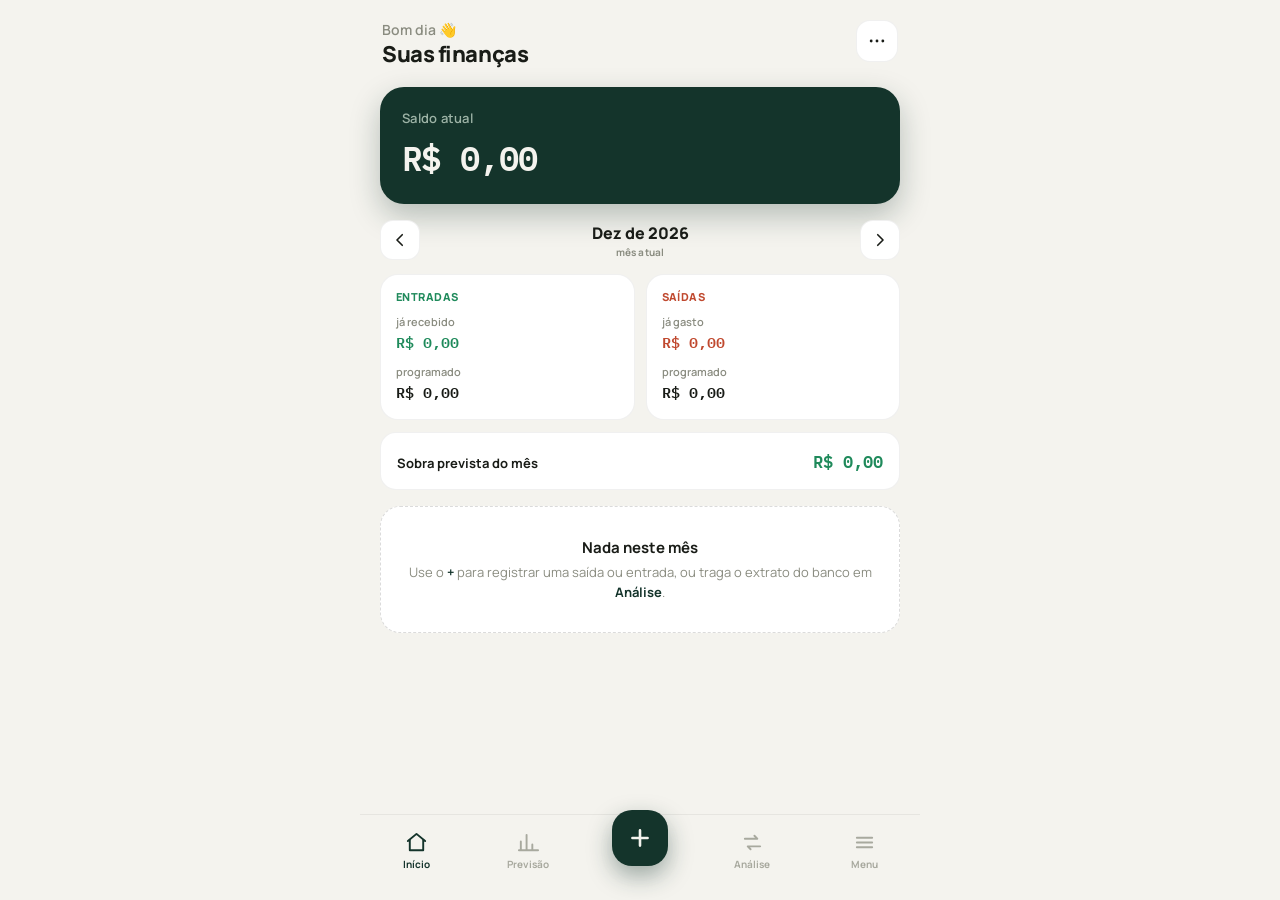
==== commit 7bcbed34: ""Movimentacoes" / "Extrato" viram "Analise" A tela tinha dois nomes: "Movimentacoes" no titulo e no " ====
--- a/index.html
+++ b/index.html
@@ -45,9 +45,7 @@
       <svg viewBox="0 0 24 24" fill="none" stroke="currentColor" stroke-width="2" stroke-linecap="round" stroke-linejoin="round"><path d="M4 8h13l-3-3M20 16H7l3 3"/></svg>
       <em class="tab-badge" id="tab-badge" hidden></em>
     </span>
-    <!-- "Movimentações" não cabe em 1/5 da tela de um celular sem ser
-         cortado; o menu lateral usa o nome inteiro. -->
-    <span>Extrato</span>
+    <span>Análise</span>
   </button>
   <button class="tab" data-action="abrir-menu" type="button">
     <svg viewBox="0 0 24 24" fill="none" stroke="currentColor" stroke-width="2" stroke-linecap="round"><path d="M4 7h16M4 12h16M4 17h16"/></svg>
@@ -74,7 +72,7 @@
     </button>
     <button class="drawer-item" data-nav="movimentacoes" type="button">
       <svg viewBox="0 0 24 24" fill="none" stroke="currentColor" stroke-width="2" stroke-linecap="round" stroke-linejoin="round"><path d="M4 8h13l-3-3M20 16H7l3 3"/></svg>
-      <span>Movimentações</span>
+      <span>Análise</span>
       <em class="drawer-badge" id="drawer-badge" hidden></em>
     </button>
     <button class="drawer-item" data-nav="proj" type="button">
--- a/css/style.css
+++ b/css/style.css
@@ -497,6 +497,47 @@
 
 .proj-tags .in  { color: var(--green); }
 .proj-tags .out { color: var(--red); }
+/* o que ainda não aconteceu fica em tinta neutra */
+.proj-tags .prog { color: var(--muted); }
+
+/* Mês recolhido no Histórico */
+.hist-mes .l {
+  font-size: 14px;
+  font-weight: 700;
+  display: flex;
+  align-items: center;
+  gap: 5px;
+}
+
+.hist-mes.aberto .proj-seta { transform: rotate(180deg); }
+
+.hist-resumo {
+  display: flex;
+  gap: 12px;
+  flex-wrap: wrap;
+  margin-top: 8px;
+  font-size: 11px;
+  font-weight: 600;
+}
+
+.hist-resumo .in  { color: var(--green); }
+.hist-resumo .out { color: var(--red); }
+.hist-resumo .qtd { color: var(--muted); }
+
+/* O mês corrente na Previsão */
+.proj-row.atual { border-color: rgba(20, 52, 43, .28); }
+
+.proj-agora {
+  font-size: 10px;
+  font-weight: 800;
+  letter-spacing: .04em;
+  text-transform: uppercase;
+  background: #eef1ea;
+  color: var(--deep);
+  border-radius: 6px;
+  padding: 2px 7px;
+  flex: none;
+}
 
 .between {
   display: flex;
@@ -713,6 +754,64 @@
 
 .switch.on { background: var(--green); }
 .switch.on i { left: 22px; }
+
+/* Com a repetição ligada, o bloco de prazo vem logo abaixo e os dois
+   precisam ler como uma coisa só. */
+.switch-row.ligado {
+  margin-bottom: 0;
+  border-bottom-left-radius: 0;
+  border-bottom-right-radius: 0;
+  border-bottom-color: transparent;
+}
+
+.prazo {
+  background: var(--surface);
+  border: 1px solid rgba(0, 0, 0, .08);
+  border-top: none;
+  border-radius: 0 0 14px 14px;
+  padding: 4px 16px 16px;
+  margin-bottom: 26px;
+}
+
+.prazo-opcoes { display: flex; flex-wrap: wrap; gap: 8px; }
+
+.prazo-chip {
+  padding: 9px 14px;
+  border-radius: 20px;
+  font-size: 13px;
+  font-weight: 600;
+  border: 1.5px solid var(--line-2);
+  background: var(--bg);
+  color: var(--ink-soft);
+}
+
+.prazo-chip.on {
+  border-color: var(--deep);
+  background: #eef1ea;
+  color: var(--deep);
+  font-weight: 700;
+}
+
+.prazo-outro {
+  display: flex;
+  align-items: center;
+  gap: 10px;
+  margin-top: 12px;
+}
+
+.prazo-outro input { width: 88px; flex: none; text-align: center; }
+.prazo-outro span { font-size: 13px; color: var(--muted); font-weight: 600; }
+
+/* A data de fim escrita por extenso tira a dúvida de "3 meses conta
+   este ou os próximos três?" */
+.prazo-resumo {
+  font-size: 12px;
+  color: var(--muted);
+  line-height: 1.5;
+  margin-top: 12px;
+}
+
+.prazo-resumo b { color: var(--ink); }
 
 /* Botões de ação */
 .btn-primary {
@@ -1286,6 +1385,108 @@
 .chart-fill.resto { background: var(--muted); }
 
 /* ---------------------------------------------------------
+   Evolução mês a mês
+
+   Duas séries pedem legenda. Os meses vêm do mais antigo para o
+   mais recente, para a leitura de cima para baixo ser a linha do
+   tempo. As barras dividem a mesma escala.
+   --------------------------------------------------------- */
+
+.evo-legenda {
+  display: flex;
+  gap: 16px;
+  margin: -6px 0 16px;
+  font-size: 11px;
+  font-weight: 600;
+  color: var(--ink-soft);
+}
+
+.evo-legenda span { display: flex; align-items: center; gap: 6px; }
+
+.evo-legenda i {
+  width: 10px;
+  height: 10px;
+  border-radius: 3px;
+  display: block;
+}
+
+.evo-legenda i.in  { background: var(--green); }
+.evo-legenda i.out { background: var(--red); }
+
+.evo { display: flex; flex-direction: column; gap: 16px; }
+
+.evo-topo {
+  display: flex;
+  align-items: baseline;
+  justify-content: space-between;
+  gap: 10px;
+  margin-bottom: 7px;
+}
+
+.evo-mes {
+  font-size: 13px;
+  font-weight: 700;
+  display: flex;
+  align-items: center;
+  gap: 6px;
+}
+
+.evo-mes em {
+  font-style: normal;
+  font-size: 9px;
+  font-weight: 800;
+  letter-spacing: .04em;
+  text-transform: uppercase;
+  background: #eef1ea;
+  color: var(--deep);
+  border-radius: 5px;
+  padding: 2px 5px;
+}
+
+.evo-saldo { font-size: 13px; font-weight: 600; }
+.evo-saldo.in  { color: var(--green); }
+.evo-saldo.out { color: var(--red); }
+
+.evo-vazio { font-size: 11px; color: var(--faint); font-weight: 600; }
+
+.evo-par {
+  display: flex;
+  align-items: center;
+  gap: 9px;
+  margin-top: 5px;
+}
+
+/* O trilho ocupa o espaço que sobra; a barra é uma porcentagem dele */
+.evo-trilho {
+  flex: 1;
+  min-width: 0;
+  display: block;
+  height: 8px;
+}
+
+/* barra fina, ponta arredondada só onde o dado termina */
+.evo-trilho i {
+  height: 100%;
+  border-radius: 0 4px 4px 0;
+  display: block;
+  min-width: 2px;
+}
+
+.evo-trilho i.in  { background: var(--green); }
+.evo-trilho i.out { background: var(--red); }
+
+/* nada aconteceu daquele lado: nenhuma barra, nem o mínimo de 2px */
+.evo-trilho i.zero { display: none; }
+
+.evo-par > span.mono {
+  flex: none;
+  font-size: 12px;
+  font-weight: 600;
+  color: var(--ink-soft);
+  white-space: nowrap;
+}
+
+/* ---------------------------------------------------------
    Importar extrato / Movimentações
    --------------------------------------------------------- */
 
@@ -1344,6 +1545,37 @@
 .formato .tag.ok { background: #e5f2ea; color: var(--green); }
 .formato .t { font-size: 13px; font-weight: 700; }
 .formato .s { font-size: 12px; color: var(--muted); margin-top: 2px; line-height: 1.45; }
+
+/* O que o app aprendeu com as suas escolhas */
+.aprendido-box {
+  background: #e5f2ea;
+  border-radius: 16px;
+  padding: 14px 16px;
+  margin-top: 16px;
+}
+
+.aprendido-box .t { font-size: 13px; font-weight: 700; color: #146a45; }
+.aprendido-box .s { font-size: 12px; color: #2f6b4f; margin-top: 4px; line-height: 1.5; }
+
+.aprendido-box button {
+  margin-top: 10px;
+  font-size: 12px;
+  font-weight: 700;
+  color: var(--red);
+  padding: 6px 0;
+}
+
+/* Marca na revisão: a categoria veio de uma escolha sua anterior */
+.marca-aprendido {
+  font-style: normal;
+  font-size: 10px;
+  font-weight: 700;
+  color: var(--green);
+  background: #e5f2ea;
+  border-radius: 5px;
+  padding: 1px 5px;
+  margin-left: 3px;
+}
 
 /* Faixa de aviso sobre a revisão pendente */
 .aviso {
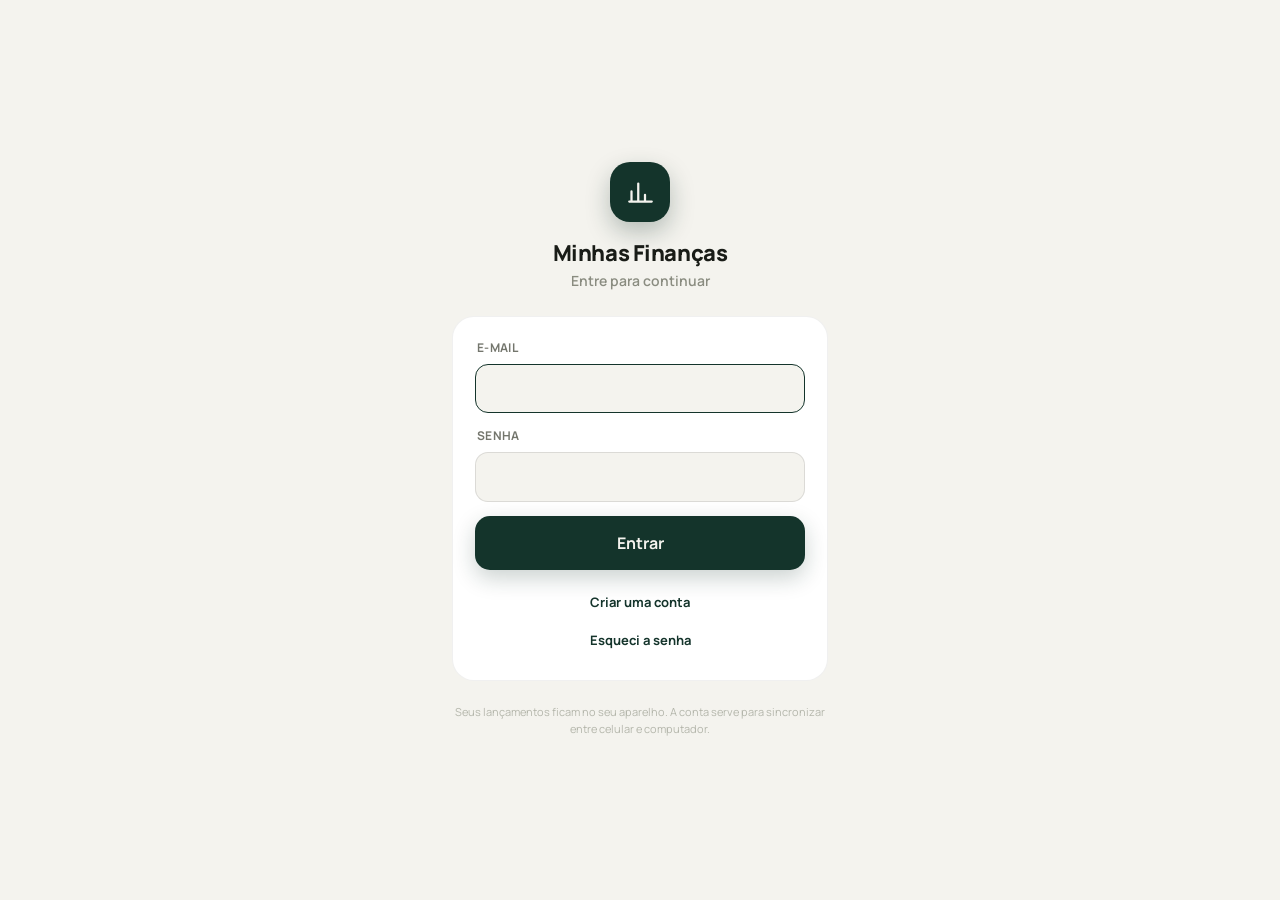
==== commit fd544595: "Login e cadastro com conta (Supabase) O app passa a exigir conta para abrir. Nome completo, e-mail, " ====
--- a/index.html
+++ b/index.html
@@ -63,6 +63,7 @@
   <div class="drawer-head">
     <div class="drawer-brand">Minhas Finanças</div>
     <div class="drawer-saldo mono" id="drawer-saldo">R$ 0,00</div>
+    <div class="drawer-conta" id="drawer-conta"></div>
   </div>
 
   <nav class="drawer-nav">
@@ -110,6 +111,10 @@
       <svg viewBox="0 0 24 24" fill="none" stroke="currentColor" stroke-width="2" stroke-linecap="round" stroke-linejoin="round"><path d="M20 12a8 8 0 1 1-2.3-5.6"/><path d="M20 3v5h-5"/></svg>
       <span>Restaurar backup</span>
     </button>
+    <button class="drawer-item" data-action="sair" type="button">
+      <svg viewBox="0 0 24 24" fill="none" stroke="currentColor" stroke-width="2" stroke-linecap="round" stroke-linejoin="round"><path d="M15 17l5-5-5-5"/><path d="M20 12H9"/><path d="M12 20H6a2 2 0 0 1-2-2V6a2 2 0 0 1 2-2h6"/></svg>
+      <span>Sair da conta</span>
+    </button>
     <button class="drawer-item danger" data-action="clear-all" type="button">
       <svg viewBox="0 0 24 24" fill="none" stroke="currentColor" stroke-width="2" stroke-linecap="round"><path d="M5 7h14M10 11v6M14 11v6M6 7l1 13h10l1-13M9 7V4h6v3"/></svg>
       <span>Apagar todos os dados</span>
@@ -126,9 +131,15 @@
   </div>
 </aside>
 
+<!-- Contas: a biblioteca fica no projeto (nao em CDN) para o app
+     continuar abrindo sem internet para quem ja entrou. -->
+<script src="./vendor/supabase.js"></script>
+<script src="./js/config.js"></script>
 <script src="./js/store.js"></script>
 <script src="./js/calc.js"></script>
 <script src="./js/importar.js"></script>
+<script src="./js/auth.js"></script>
+<script src="./js/login.js"></script>
 <script src="./js/screens.js"></script>
 <script src="./js/app.js"></script>
 </body>
--- a/css/style.css
+++ b/css/style.css
@@ -1085,6 +1085,15 @@
 
 .drawer-saldo.negative { color: #f0a58f; }
 
+.drawer-conta {
+  font-size: 11px;
+  color: var(--on-deep-2);
+  margin-top: 8px;
+  overflow: hidden;
+  text-overflow: ellipsis;
+  white-space: nowrap;
+}
+
 .drawer-nav { padding: 10px 12px; flex: 1; }
 
 .drawer-item {
@@ -1736,3 +1745,154 @@
 @media (prefers-reduced-motion: reduce) {
   *, *::before, *::after { animation-duration: .01ms !important; transition-duration: .01ms !important; }
 }
+
+/* ---------------------------------------------------------
+   Entrada e cadastro
+
+   Tela cheia, sem barra e sem menu: ela existe antes de o app
+   existir, então não há para onde navegar.
+   --------------------------------------------------------- */
+
+.login {
+  min-height: 100vh;
+  min-height: 100dvh;
+  display: flex;
+  flex-direction: column;
+  justify-content: center;
+  padding:
+    calc(var(--safe-top) + 32px)
+    22px
+    calc(var(--safe-bottom) + 32px);
+  max-width: 420px;
+  margin: 0 auto;
+}
+
+.login-marca { text-align: center; margin-bottom: 26px; }
+
+.login-logo {
+  width: 60px;
+  height: 60px;
+  border-radius: 20px;
+  background: var(--deep);
+  color: var(--on-deep);
+  display: flex;
+  align-items: center;
+  justify-content: center;
+  margin: 0 auto 16px;
+  box-shadow: 0 10px 24px rgba(20, 52, 43, .28);
+}
+
+.login-logo svg { width: 27px; height: 27px; }
+
+.login-nome {
+  font-size: 22px;
+  font-weight: 800;
+  letter-spacing: -.02em;
+}
+
+.login-sub { font-size: 14px; color: var(--muted); font-weight: 600; margin-top: 3px; }
+
+.login-card {
+  background: var(--surface);
+  border: 1px solid var(--line);
+  border-radius: 22px;
+  padding: 22px;
+}
+
+.login-campo { margin-bottom: 14px; }
+
+.login-campo label {
+  display: block;
+  font-size: 12px;
+  font-weight: 700;
+  color: var(--ink-soft);
+  letter-spacing: .03em;
+  text-transform: uppercase;
+  margin: 0 2px 8px;
+}
+
+.login-campo input {
+  width: 100%;
+  border: 1px solid var(--line-2);
+  background: var(--bg);
+  border-radius: 13px;
+  padding: 14px;
+  font-size: 16px;   /* 16px evita o zoom automático do iOS ao focar */
+  line-height: 1.2;
+  color: var(--ink);
+  outline: none;
+}
+
+.login-campo input:focus { border-color: var(--deep); }
+
+.login-dica { font-size: 11px; color: var(--muted); margin: -8px 2px 14px; }
+
+.login-botao {
+  display: block;
+  width: 100%;
+  background: var(--deep);
+  color: var(--on-deep);
+  text-align: center;
+  padding: 16px;
+  border-radius: 15px;
+  font-size: 16px;
+  font-weight: 700;
+  margin-top: 4px;
+  box-shadow: 0 8px 22px rgba(20, 52, 43, .22);
+}
+
+.login-botao[disabled] { opacity: .6; }
+
+.login-links {
+  display: flex;
+  flex-direction: column;
+  gap: 2px;
+  margin-top: 14px;
+}
+
+.login-links button {
+  padding: 9px;
+  font-size: 13px;
+  font-weight: 700;
+  color: var(--deep);
+  text-align: center;
+  width: 100%;
+}
+
+.login-erro,
+.login-aviso {
+  font-size: 13px;
+  line-height: 1.5;
+  border-radius: 12px;
+  padding: 12px 14px;
+  margin-bottom: 16px;
+  font-weight: 600;
+}
+
+.login-erro  { background: #faece7; color: var(--red); }
+.login-aviso { background: #e5f2ea; color: #146a45; }
+
+.login-ajuda {
+  font-size: 12px;
+  color: var(--muted);
+  line-height: 1.6;
+  margin-top: 12px;
+}
+
+.login-ajuda b { color: var(--ink); }
+
+.login-rodape {
+  font-size: 11px;
+  color: var(--faint);
+  line-height: 1.6;
+  text-align: center;
+  margin-top: 22px;
+}
+
+/* Enquanto a tela de login está de pé, nada do app aparece */
+body.deslogado .tabbar,
+body.deslogado .fab,
+body.deslogado .drawer,
+body.deslogado .drawer-overlay { display: none !important; }
+
+body.deslogado .view { padding: 0; max-width: none; }
